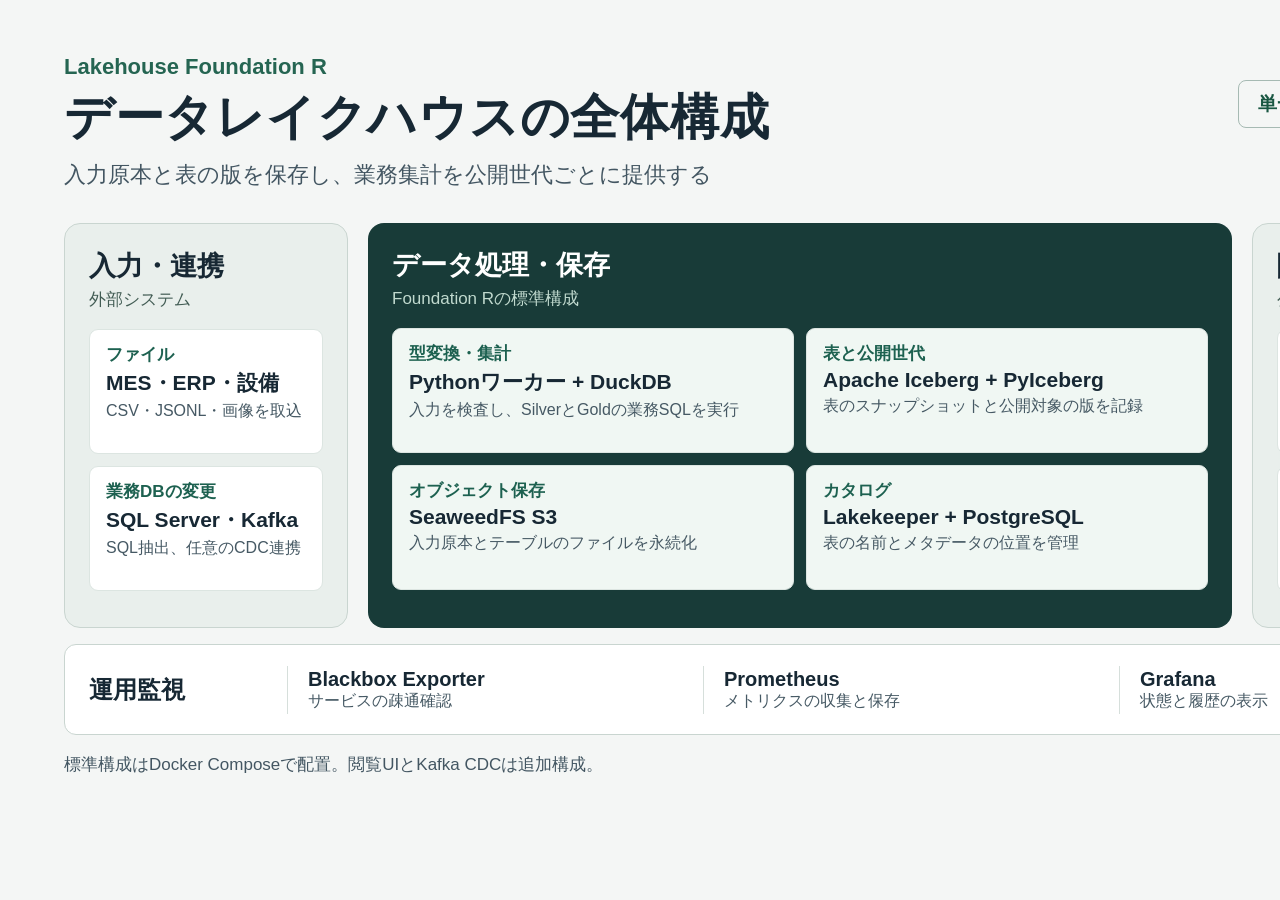
==== docs/native/images/foundation-r-overview.html @ d40a9c4c "Rework Foundation R runtime, onboarding and monitoring" ====
<!doctype html>
<html lang="ja">
<head>
  <meta charset="utf-8">
  <title>Lakehouse Foundation R 全体構成</title>
  <style>
    /* 16:9のプレゼン用キャンバス。PNG書き出し時に同じ配置を再現する。 */
    * { box-sizing: border-box; }
    body {
      margin: 0;
      font-family: "Noto Sans CJK JP", "Yu Gothic", sans-serif;
      color: #172834;
      background: #f4f6f5;
    }
    .slide {
      width: 1600px;
      height: 900px;
      padding: 54px 64px 35px;
    }
    header { display: flex; justify-content: space-between; align-items: start; }
    .product { color: #256552; font-size: 22px; font-weight: 700; }
    h1 { margin: 5px 0 9px; font-size: 49px; letter-spacing: .015em; }
    .summary { color: #435662; font-size: 22px; }
    .scope {
      margin-top: 26px;
      padding: 10px 19px;
      border: 1px solid #a6bab3;
      border-radius: 8px;
      font-size: 19px;
      font-weight: 700;
      color: #195742;
    }
    .architecture {
      display: grid;
      grid-template-columns: 284px 1fr 284px;
      gap: 20px;
      margin-top: 33px;
    }
    .edge, .core {
      min-height: 405px;
      padding: 24px 24px 21px;
      border-radius: 16px;
    }
    .edge { border: 1px solid #c9d5d0; background: #e9efec; }
    .core { color: #fff; background: #183b38; }
    h2 { font-size: 27px; margin: 0; }
    .category { font-size: 17px; margin: 4px 0 18px; color: #425c54; }
    .core .category { color: #c0d9ce; }
    .tiles { display: grid; gap: 12px; }
    .core .tiles { grid-template-columns: repeat(2, 1fr); }
    .tile {
      padding: 13px 16px 15px;
      min-height: 125px;
      background: #fff;
      color: #172834;
      border: 1px solid #dce5e1;
      border-radius: 9px;
    }
    .core .tile { background: #f0f7f3; }
    .role { color: #1d6150; font-size: 17px; font-weight: 700; }
    h3 { margin: 3px 0 4px; font-size: 21px; }
    .tile p { margin: 0; color: #465964; font-size: 16px; }
    .observability {
      margin-top: 16px;
      display: grid;
      grid-template-columns: 222px repeat(3, 1fr);
      align-items: center;
      min-height: 91px;
      border: 1px solid #c9d5d0;
      border-radius: 12px;
      background: #fff;
    }
    .observability h2 { padding-left: 24px; font-size: 24px; }
    .instrument { padding: 2px 20px; border-left: 1px solid #d6dfdb; }
    .instrument strong { display: block; font-size: 20px; }
    .instrument span { color: #465964; font-size: 16px; }
    footer { margin-top: 18px; color: #435662; font-size: 17px; }
  </style>
</head>
<body>
  <main class="slide" aria-label="Lakehouse Foundation Rの全体構成">
    <header>
      <div>
        <div class="product">Lakehouse Foundation R</div>
        <h1>データレイクハウスの全体構成</h1>
        <div class="summary">入力原本と表の版を保存し、業務集計を公開世代ごとに提供する</div>
      </div>
      <div class="scope">単一VM・JVMなしの標準構成</div>
    </header>

    <section class="architecture" aria-label="入力、基盤、利用の責務">
      <section class="edge">
        <h2>入力・連携</h2>
        <p class="category">外部システム</p>
        <div class="tiles">
          <div class="tile">
            <div class="role">ファイル</div>
            <h3>MES・ERP・設備</h3>
            <p>CSV・JSONL・画像を取込</p>
          </div>
          <div class="tile">
            <div class="role">業務DBの変更</div>
            <h3>SQL Server・Kafka</h3>
            <p>SQL抽出、任意のCDC連携</p>
          </div>
        </div>
      </section>

      <section class="core">
        <h2>データ処理・保存</h2>
        <p class="category">Foundation Rの標準構成</p>
        <div class="tiles">
          <div class="tile">
            <div class="role">型変換・集計</div>
            <h3>Pythonワーカー + DuckDB</h3>
            <p>入力を検査し、SilverとGoldの業務SQLを実行</p>
          </div>
          <div class="tile">
            <div class="role">表と公開世代</div>
            <h3>Apache Iceberg + PyIceberg</h3>
            <p>表のスナップショットと公開対象の版を記録</p>
          </div>
          <div class="tile">
            <div class="role">オブジェクト保存</div>
            <h3>SeaweedFS S3</h3>
            <p>入力原本とテーブルのファイルを永続化</p>
          </div>
          <div class="tile">
            <div class="role">カタログ</div>
            <h3>Lakekeeper + PostgreSQL</h3>
            <p>表の名前とメタデータの位置を管理</p>
          </div>
        </div>
      </section>

      <section class="edge">
        <h2>閲覧・連携</h2>
        <p class="category">公開済みの集計を参照</p>
        <div class="tiles">
          <div class="tile">
            <div class="role">処理結果の確認</div>
            <h3>Streamlit</h3>
            <p>生産・出荷・設備の集計</p>
          </div>
          <div class="tile">
            <div class="role">アプリ・AI連携</div>
            <h3>Gold API</h3>
            <p>LangChainから表と世代を参照</p>
          </div>
        </div>
      </section>
    </section>

    <section class="observability" aria-label="共通の運用監視">
      <h2>運用監視</h2>
      <div class="instrument"><strong>Blackbox Exporter</strong><span>サービスの疎通確認</span></div>
      <div class="instrument"><strong>Prometheus</strong><span>メトリクスの収集と保存</span></div>
      <div class="instrument"><strong>Grafana</strong><span>状態と履歴の表示</span></div>
    </section>

    <footer>標準構成はDocker Composeで配置。閲覧UIとKafka CDCは追加構成。</footer>
  </main>
</body>
</html>
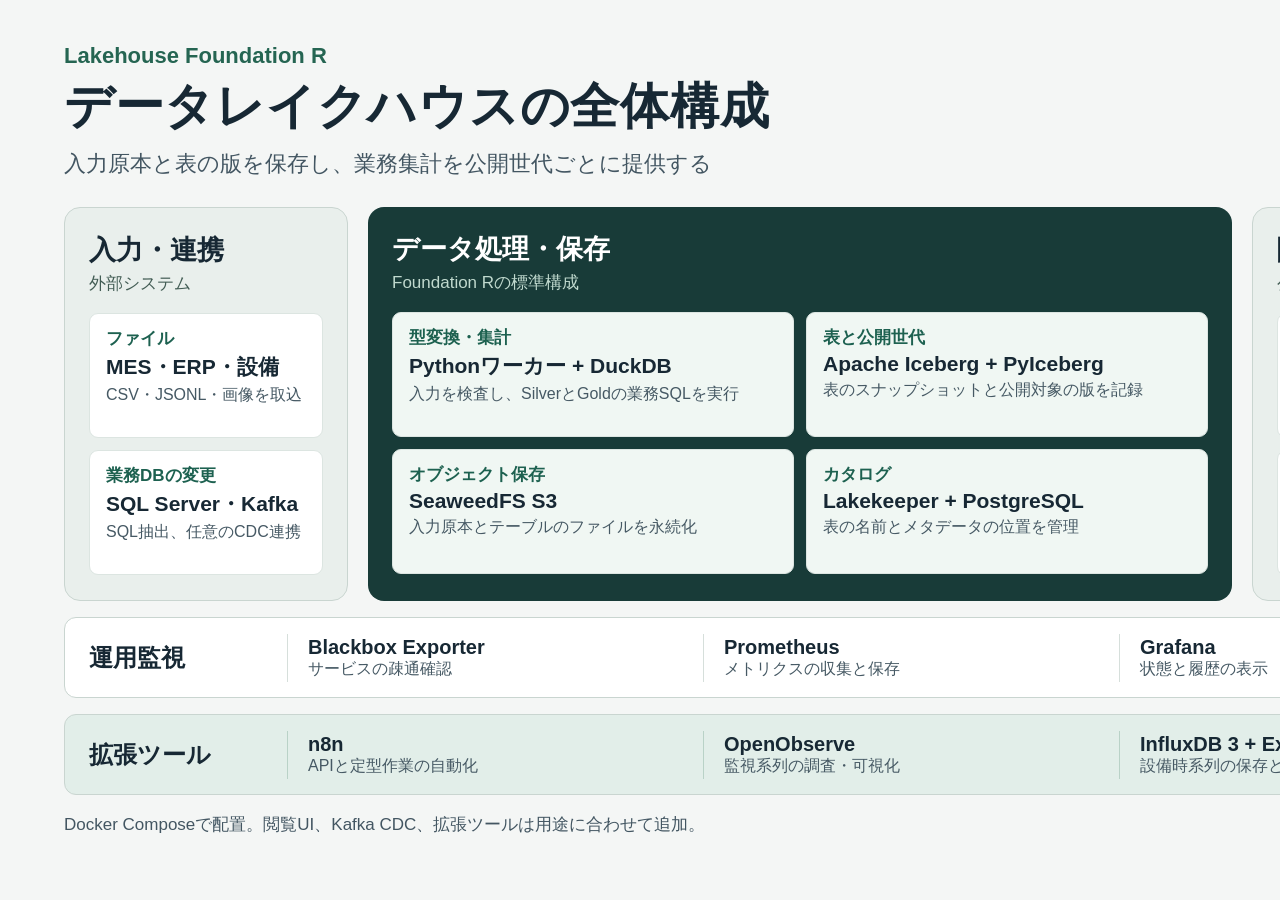
==== commit 8d46169b: "Update the presentation architecture for the tools suite" ====
--- a/docs/native/images/foundation-r-overview.html
+++ b/docs/native/images/foundation-r-overview.html
@@ -15,7 +15,7 @@
     .slide {
       width: 1600px;
       height: 900px;
-      padding: 54px 64px 35px;
+      padding: 43px 64px 30px;
     }
     header { display: flex; justify-content: space-between; align-items: start; }
     .product { color: #256552; font-size: 22px; font-weight: 700; }
@@ -34,10 +34,10 @@
       display: grid;
       grid-template-columns: 284px 1fr 284px;
       gap: 20px;
-      margin-top: 33px;
+      margin-top: 28px;
     }
     .edge, .core {
-      min-height: 405px;
+      min-height: 394px;
       padding: 24px 24px 21px;
       border-radius: 16px;
     }
@@ -65,11 +65,13 @@
       display: grid;
       grid-template-columns: 222px repeat(3, 1fr);
       align-items: center;
-      min-height: 91px;
+      min-height: 81px;
       border: 1px solid #c9d5d0;
       border-radius: 12px;
       background: #fff;
     }
+    .services { background: #e2eee9; }
+    .services .instrument { border-color: #b9d2c7; }
     .observability h2 { padding-left: 24px; font-size: 24px; }
     .instrument { padding: 2px 20px; border-left: 1px solid #d6dfdb; }
     .instrument strong { display: block; font-size: 20px; }
@@ -85,7 +87,7 @@
         <h1>データレイクハウスの全体構成</h1>
         <div class="summary">入力原本と表の版を保存し、業務集計を公開世代ごとに提供する</div>
       </div>
-      <div class="scope">単一VM・JVMなしの標準構成</div>
+      <div class="scope">単一VM・JVMなし</div>
     </header>
 
     <section class="architecture" aria-label="入力、基盤、利用の責務">
@@ -158,7 +160,14 @@
       <div class="instrument"><strong>Grafana</strong><span>状態と履歴の表示</span></div>
     </section>
 
-    <footer>標準構成はDocker Composeで配置。閲覧UIとKafka CDCは追加構成。</footer>
+    <section class="observability services" aria-label="追加の自動化と時系列調査">
+      <h2>拡張ツール</h2>
+      <div class="instrument"><strong>n8n</strong><span>APIと定型作業の自動化</span></div>
+      <div class="instrument"><strong>OpenObserve</strong><span>監視系列の調査・可視化</span></div>
+      <div class="instrument"><strong>InfluxDB 3 + Explorer</strong><span>設備時系列の保存とSQL閲覧</span></div>
+    </section>
+
+    <footer>Docker Composeで配置。閲覧UI、Kafka CDC、拡張ツールは用途に合わせて追加。</footer>
   </main>
 </body>
 </html>
